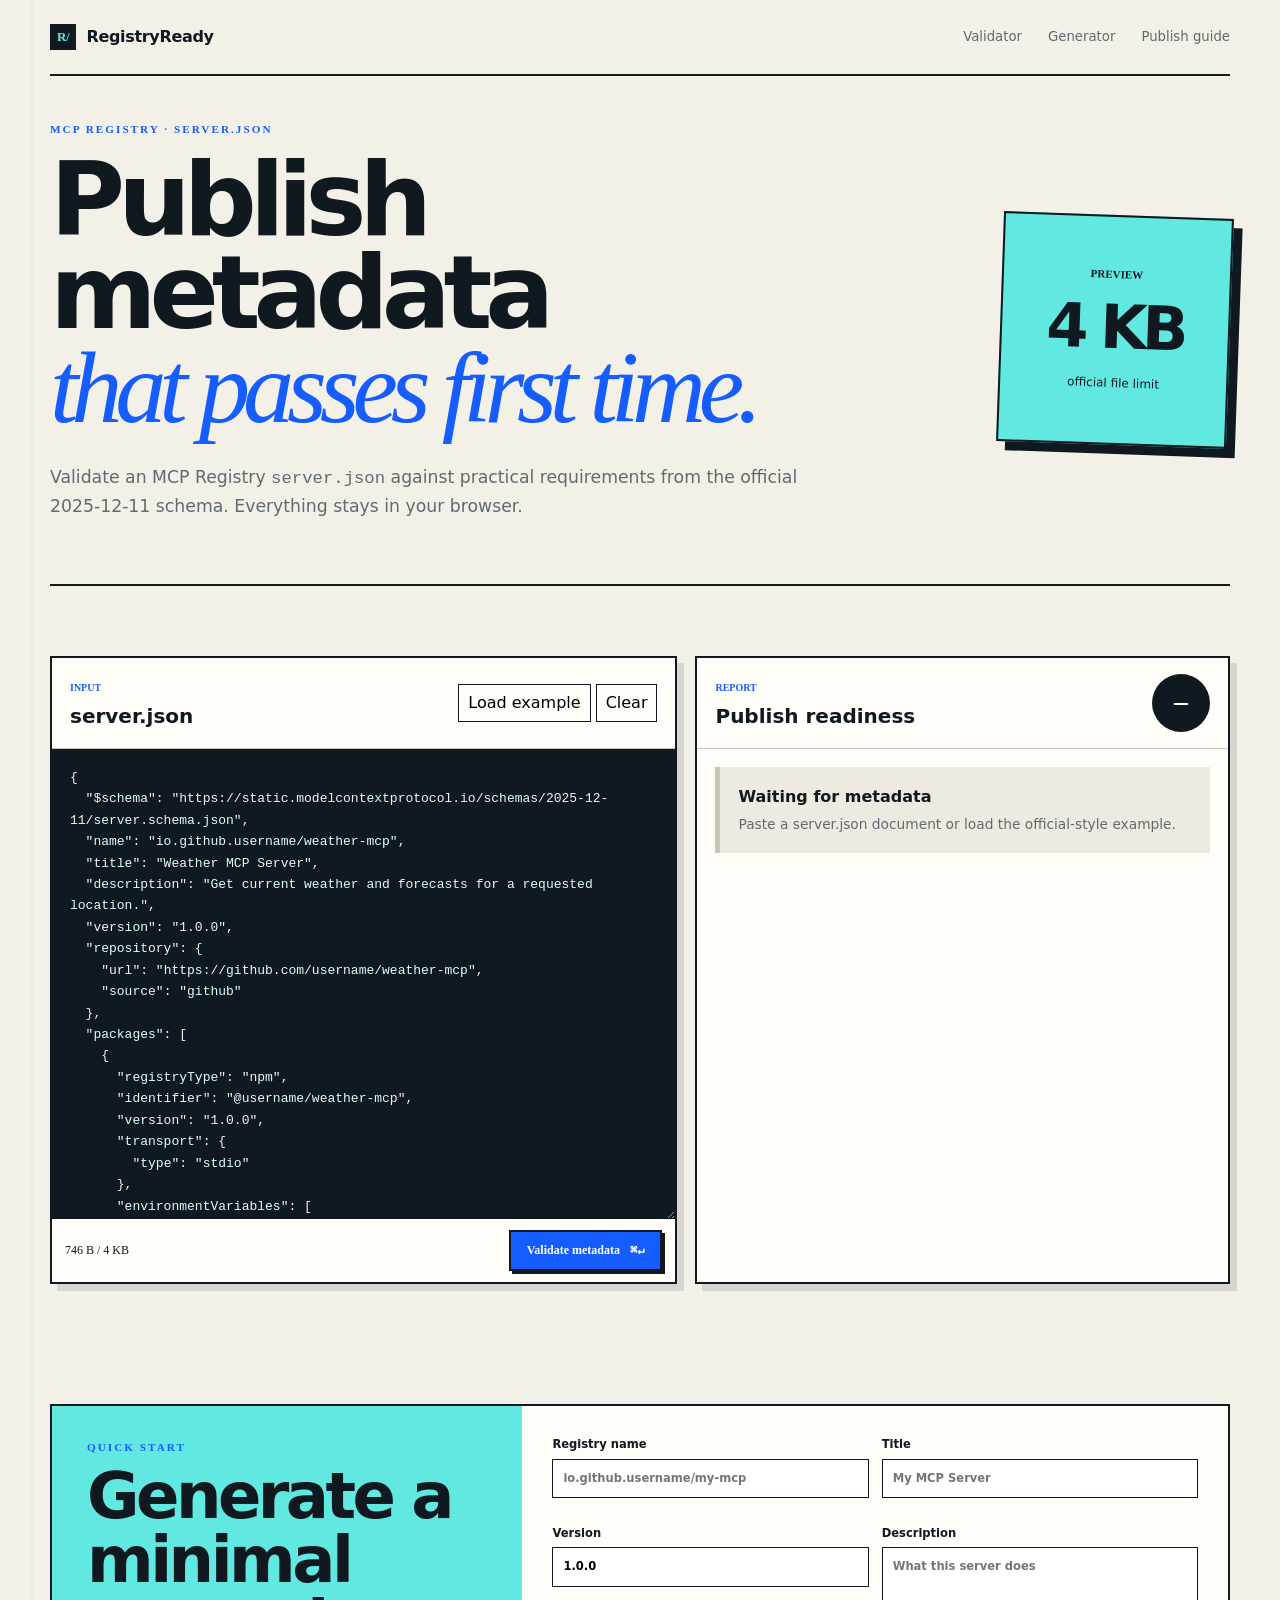
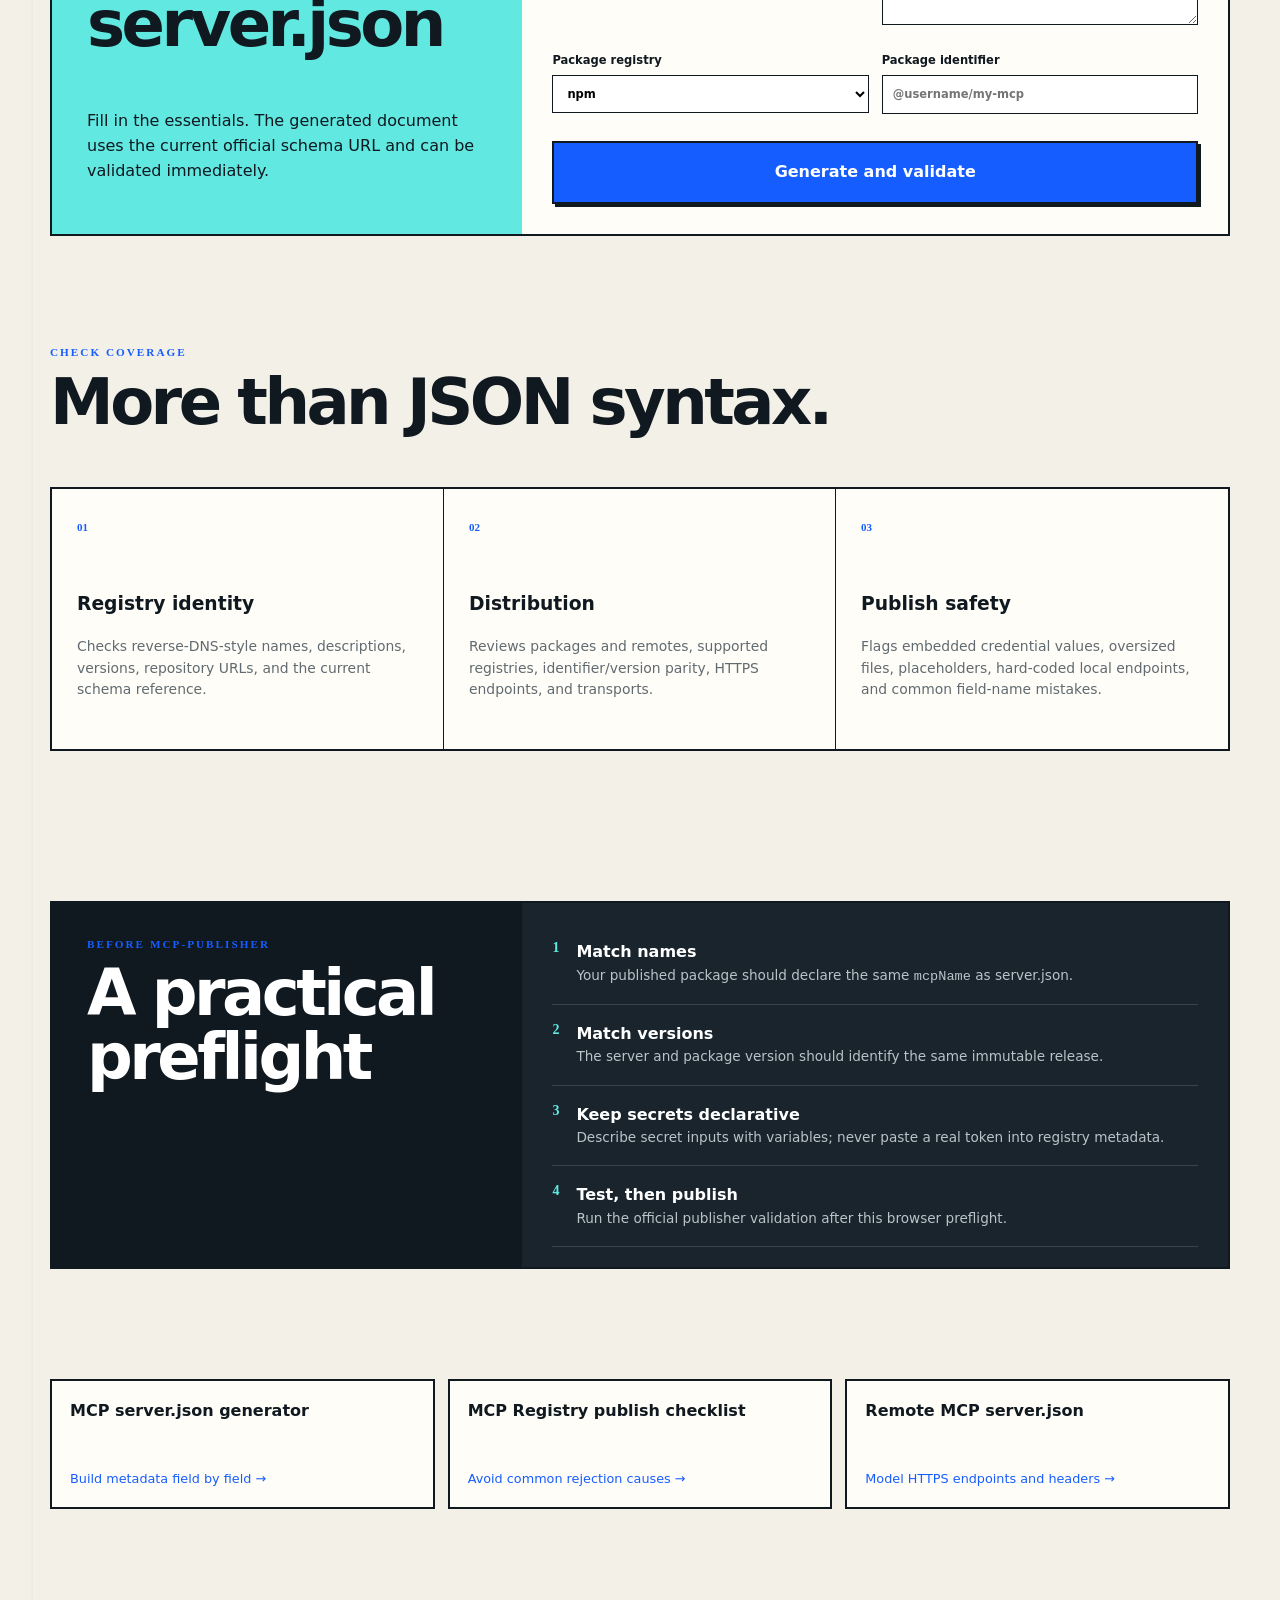
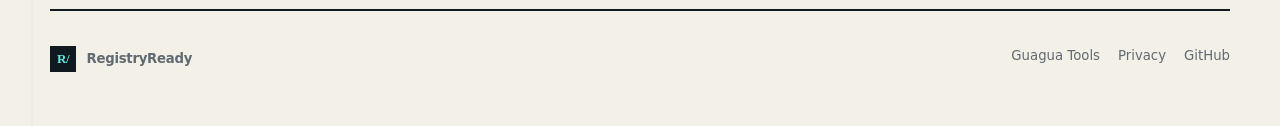
==== index.html @ c28885bd "Launch MCP Registry server.json validator" ====
<!doctype html>
<html lang="en">
<head>
  <meta charset="utf-8"><meta name="viewport" content="width=device-width,initial-scale=1">
  <title>MCP server.json Validator & Generator — RegistryReady</title>
  <meta name="description" content="Validate and generate server.json metadata for the official MCP Registry. Check the 2025-12-11 schema, package versions, transports, names, secrets, URLs, and the 4 KB limit.">
  <link rel="canonical" href="https://mcpregistry.guagua-alvin.top/"><link rel="icon" href="/assets/favicon.svg"><link rel="stylesheet" href="/styles.css">
  <meta property="og:type" content="website"><meta property="og:title" content="MCP server.json Validator & Generator"><meta property="og:description" content="Make your MCP Registry metadata publish-ready before running mcp-publisher."><meta property="og:url" content="https://mcpregistry.guagua-alvin.top/">
  <script type="application/ld+json">{"@context":"https://schema.org","@type":"SoftwareApplication","name":"RegistryReady","applicationCategory":"DeveloperApplication","operatingSystem":"Any","url":"https://mcpregistry.guagua-alvin.top/","description":"A browser-based MCP server.json validator and generator.","offers":{"@type":"Offer","price":"0","priceCurrency":"USD"},"featureList":["MCP Registry schema checks","Package and remote transport validation","4 KB size check","Publish readiness report"]}</script>
</head>
<body>
  <header><a class="brand" href="/"><span>R/</span>RegistryReady</a><nav><a href="#validator">Validator</a><a href="#generator">Generator</a><a href="/mcp-registry-publish-checklist">Publish guide</a></nav></header>
  <main>
    <section class="hero"><div><p class="eyebrow">MCP REGISTRY · SERVER.JSON</p><h1>Publish metadata<br><em>that passes first time.</em></h1><p>Validate an MCP Registry <code>server.json</code> against practical requirements from the official 2025-12-11 schema. Everything stays in your browser.</p></div><aside><b>PREVIEW</b><strong>4 KB</strong><span>official file limit</span></aside></section>
    <section class="workbench" id="validator">
      <div class="panel editor-panel"><div class="panel-head"><div><small>INPUT</small><h2>server.json</h2></div><div><button id="example">Load example</button><button id="clear">Clear</button></div></div><textarea id="input" spellcheck="false" aria-label="server.json input"></textarea><div class="editor-foot"><span id="bytes">0 B / 4 KB</span><button class="primary" id="validate">Validate metadata <kbd>⌘↵</kbd></button></div></div>
      <div class="panel result-panel"><div class="panel-head"><div><small>REPORT</small><h2>Publish readiness</h2></div><span class="score idle" id="score">—</span></div><div id="summary" class="summary idle"><strong>Waiting for metadata</strong><p>Paste a server.json document or load the official-style example.</p></div><div id="issues" class="issues"></div></div>
    </section>
    <section class="generator" id="generator"><div><p class="eyebrow">QUICK START</p><h2>Generate a minimal server.json</h2><p>Fill in the essentials. The generated document uses the current official schema URL and can be validated immediately.</p></div><form id="generator-form"><label>Registry name<input id="g-name" placeholder="io.github.username/my-mcp" required></label><label>Title<input id="g-title" placeholder="My MCP Server"></label><label>Version<input id="g-version" value="1.0.0" required></label><label>Description<textarea id="g-description" placeholder="What this server does" required></textarea></label><label>Package registry<select id="g-registry"><option value="npm">npm</option><option value="pypi">PyPI</option><option value="oci">OCI</option><option value="nuget">NuGet</option></select></label><label>Package identifier<input id="g-package" placeholder="@username/my-mcp" required></label><button class="primary" type="submit">Generate and validate</button></form></section>
    <section class="explain"><p class="eyebrow">CHECK COVERAGE</p><h2>More than JSON syntax.</h2><div class="cards"><article><span>01</span><h3>Registry identity</h3><p>Checks reverse-DNS-style names, descriptions, versions, repository URLs, and the current schema reference.</p></article><article><span>02</span><h3>Distribution</h3><p>Reviews packages and remotes, supported registries, identifier/version parity, HTTPS endpoints, and transports.</p></article><article><span>03</span><h3>Publish safety</h3><p>Flags embedded credential values, oversized files, placeholders, hard-coded local endpoints, and common field-name mistakes.</p></article></div></section>
    <section class="guide"><div><p class="eyebrow">BEFORE MCP-PUBLISHER</p><h2>A practical preflight</h2></div><ol><li><b>1</b><span><strong>Match names</strong>Your published package should declare the same <code>mcpName</code> as server.json.</span></li><li><b>2</b><span><strong>Match versions</strong>The server and package version should identify the same immutable release.</span></li><li><b>3</b><span><strong>Keep secrets declarative</strong>Describe secret inputs with variables; never paste a real token into registry metadata.</span></li><li><b>4</b><span><strong>Test, then publish</strong>Run the official publisher validation after this browser preflight.</span></li></ol></section>
    <section class="links"><a href="/mcp-server-json-generator"><strong>MCP server.json generator</strong><span>Build metadata field by field →</span></a><a href="/mcp-registry-publish-checklist"><strong>MCP Registry publish checklist</strong><span>Avoid common rejection causes →</span></a><a href="/mcp-remote-server-json"><strong>Remote MCP server.json</strong><span>Model HTTPS endpoints and headers →</span></a></section>
  </main>
  <footer><a class="brand" href="/"><span>R/</span>RegistryReady</a><div><a href="https://guagua-alvin.top/">Guagua Tools</a><a href="/privacy">Privacy</a><a href="https://github.com/dmf6009/mcp-registry-validator">GitHub</a></div></footer>
  <script src="/script.js" defer></script>
</body></html>
---- styles.css ----
:root{--ink:#101820;--paper:#f3f0e8;--panel:#fffdf7;--line:#c9c4b8;--blue:#165dff;--cyan:#61e8e1;--red:#e74832;--green:#14845b;--muted:#606a70;font-family:Inter,ui-sans-serif,system-ui,sans-serif;color-scheme:light}*{box-sizing:border-box}html{scroll-behavior:smooth}body{margin:0;color:var(--ink);background:linear-gradient(90deg,#0000 31px,#d8d3c855 32px,#0000 33px),var(--paper);line-height:1.55}a{color:inherit}button,input,textarea,select{font:inherit}button{cursor:pointer}header,main,footer{width:min(1180px,calc(100% - 32px));margin:auto}header{height:76px;border-bottom:2px solid var(--ink);display:flex;align-items:center;justify-content:space-between}.brand{display:flex;align-items:center;gap:10px;text-decoration:none;font-weight:900;letter-spacing:-.02em}.brand span{background:var(--ink);color:var(--cyan);padding:5px 7px;font:800 13px ui-monospace}nav{display:flex;gap:26px}nav a,footer a{font-size:.83rem;text-decoration:none;color:var(--muted)}.hero{min-height:510px;display:grid;grid-template-columns:1fr 230px;align-items:center;gap:60px;border-bottom:2px solid var(--ink)}.eyebrow{font:800 .7rem ui-monospace;letter-spacing:.18em;color:var(--blue)}h1,h2,h3,p{margin-top:0}h1{font-size:clamp(3.5rem,8vw,7.3rem);line-height:.91;letter-spacing:-.07em;margin:18px 0 30px;max-width:930px}h1 em{font-family:Georgia,serif;font-weight:400;color:var(--blue)}.hero div>p:last-child{font-size:1.08rem;color:var(--muted);max-width:750px}.hero aside{aspect-ratio:1;border:2px solid var(--ink);background:var(--cyan);display:flex;flex-direction:column;justify-content:center;align-items:center;transform:rotate(2deg);box-shadow:9px 9px 0 var(--ink)}.hero aside b{font:800 11px ui-monospace}.hero aside strong{font-size:3.8rem;letter-spacing:-.08em}.hero aside span{font-size:.75rem}.workbench{display:grid;grid-template-columns:1.08fr .92fr;gap:18px;padding:70px 0}.panel{border:2px solid var(--ink);background:var(--panel);box-shadow:7px 7px 0 #1e2d3822}.panel-head{padding:16px 18px;border-bottom:1px solid var(--line);display:flex;align-items:center;justify-content:space-between}.panel-head small{font:700 10px ui-monospace;color:var(--blue)}.panel-head h2{font-size:1.25rem;margin:2px 0 0}.panel-head button{border:1px solid var(--ink);background:transparent;padding:6px 9px;margin-left:5px}.editor-panel textarea{display:block;width:100%;height:470px;border:0;resize:vertical;outline:none;padding:18px;background:#101820;color:#dffdfa;font:13px/1.65 ui-monospace,SFMono-Regular,monospace}.editor-foot{display:flex;align-items:center;justify-content:space-between;padding:11px 13px;font:12px ui-monospace}.primary{border:2px solid var(--ink);background:var(--blue);color:white;padding:11px 16px;font-weight:800;box-shadow:3px 3px 0 var(--ink)}.primary:active{transform:translate(2px,2px);box-shadow:1px 1px 0 var(--ink)}kbd{margin-left:7px}.score{width:58px;height:58px;border-radius:50%;display:grid;place-items:center;background:var(--ink);color:white;font-weight:900}.score.good{background:var(--green)}.score.warn{background:#d78300}.score.bad{background:var(--red)}.summary{margin:18px;padding:18px;border-left:5px solid var(--line);background:#eeeae1}.summary.good{border-color:var(--green)}.summary.warn{border-color:#d78300}.summary.bad{border-color:var(--red)}.summary p{margin:4px 0 0;color:var(--muted);font-size:.86rem}.issues{padding:0 18px 18px;max-height:450px;overflow:auto}.issue{padding:12px 0;border-bottom:1px solid var(--line)}.issue b{display:inline-block;padding:2px 6px;margin-right:7px;font:800 10px ui-monospace}.issue.error b{background:#ffd8d1;color:#9d2414}.issue.warning b{background:#ffedbf;color:#805100}.issue.pass b{background:#d7f5e9;color:#075b3c}.issue strong{font-size:.9rem}.issue p{margin:4px 0 0;color:var(--muted);font-size:.79rem}.generator,.guide{margin:50px 0 110px;border:2px solid var(--ink);background:var(--cyan);display:grid;grid-template-columns:.8fr 1.2fr}.generator>div,.guide>div{padding:35px}.generator h2,.explain h2,.guide h2{font-size:clamp(2.3rem,5vw,4.4rem);line-height:1;letter-spacing:-.055em}.generator form{padding:30px;background:var(--panel);display:grid;grid-template-columns:1fr 1fr;gap:13px}.generator label{font-size:.72rem;font-weight:800}.generator input,.generator textarea,.generator select{display:block;width:100%;margin-top:5px;border:1px solid var(--ink);background:white;padding:10px}.generator textarea{min-height:78px}.generator form .primary{grid-column:1/-1}.explain{padding-bottom:100px}.cards{display:grid;grid-template-columns:repeat(3,1fr);border:2px solid var(--ink)}.cards article{padding:25px;min-height:260px;background:var(--panel);border-right:1px solid var(--ink)}.cards article:last-child{border:0}.cards span{font:800 11px ui-monospace;color:var(--blue)}.cards h3{margin-top:50px}.cards p{color:var(--muted);font-size:.87rem}.guide{background:var(--ink);color:white}.guide ol{list-style:none;margin:0;padding:20px 30px;background:#19242d}.guide li{display:flex;gap:17px;padding:17px 0;border-bottom:1px solid #ffffff25}.guide li>b{color:var(--cyan);font:900 14px ui-monospace}.guide li span,.guide li strong{display:block}.guide li span{color:#bac3c8;font-size:.85rem}.guide li strong{color:white;font-size:1rem}.links{display:grid;grid-template-columns:repeat(3,1fr);gap:13px;margin-bottom:100px}.links a{display:flex;min-height:130px;flex-direction:column;justify-content:space-between;border:2px solid var(--ink);padding:18px;background:var(--panel);text-decoration:none}.links span{color:var(--blue);font-size:.8rem}footer{border-top:2px solid var(--ink);padding:35px 0 55px;display:flex;justify-content:space-between}footer div{display:flex;gap:18px}@media(max-width:800px){nav{display:none}.hero{grid-template-columns:1fr}.hero aside{display:none}.workbench,.generator,.guide{grid-template-columns:1fr}.cards,.links{grid-template-columns:1fr}.cards article{border-right:0;border-bottom:1px solid var(--ink)}.generator form{grid-template-columns:1fr}}@media(max-width:520px){header,main,footer{width:calc(100% - 20px)}h1{font-size:3.3rem}.panel-head{align-items:flex-start}.panel-head>div:last-child{display:flex}.editor-foot{align-items:flex-start;gap:8px;flex-direction:column}.primary{width:100%}footer{flex-direction:column;gap:20px}}
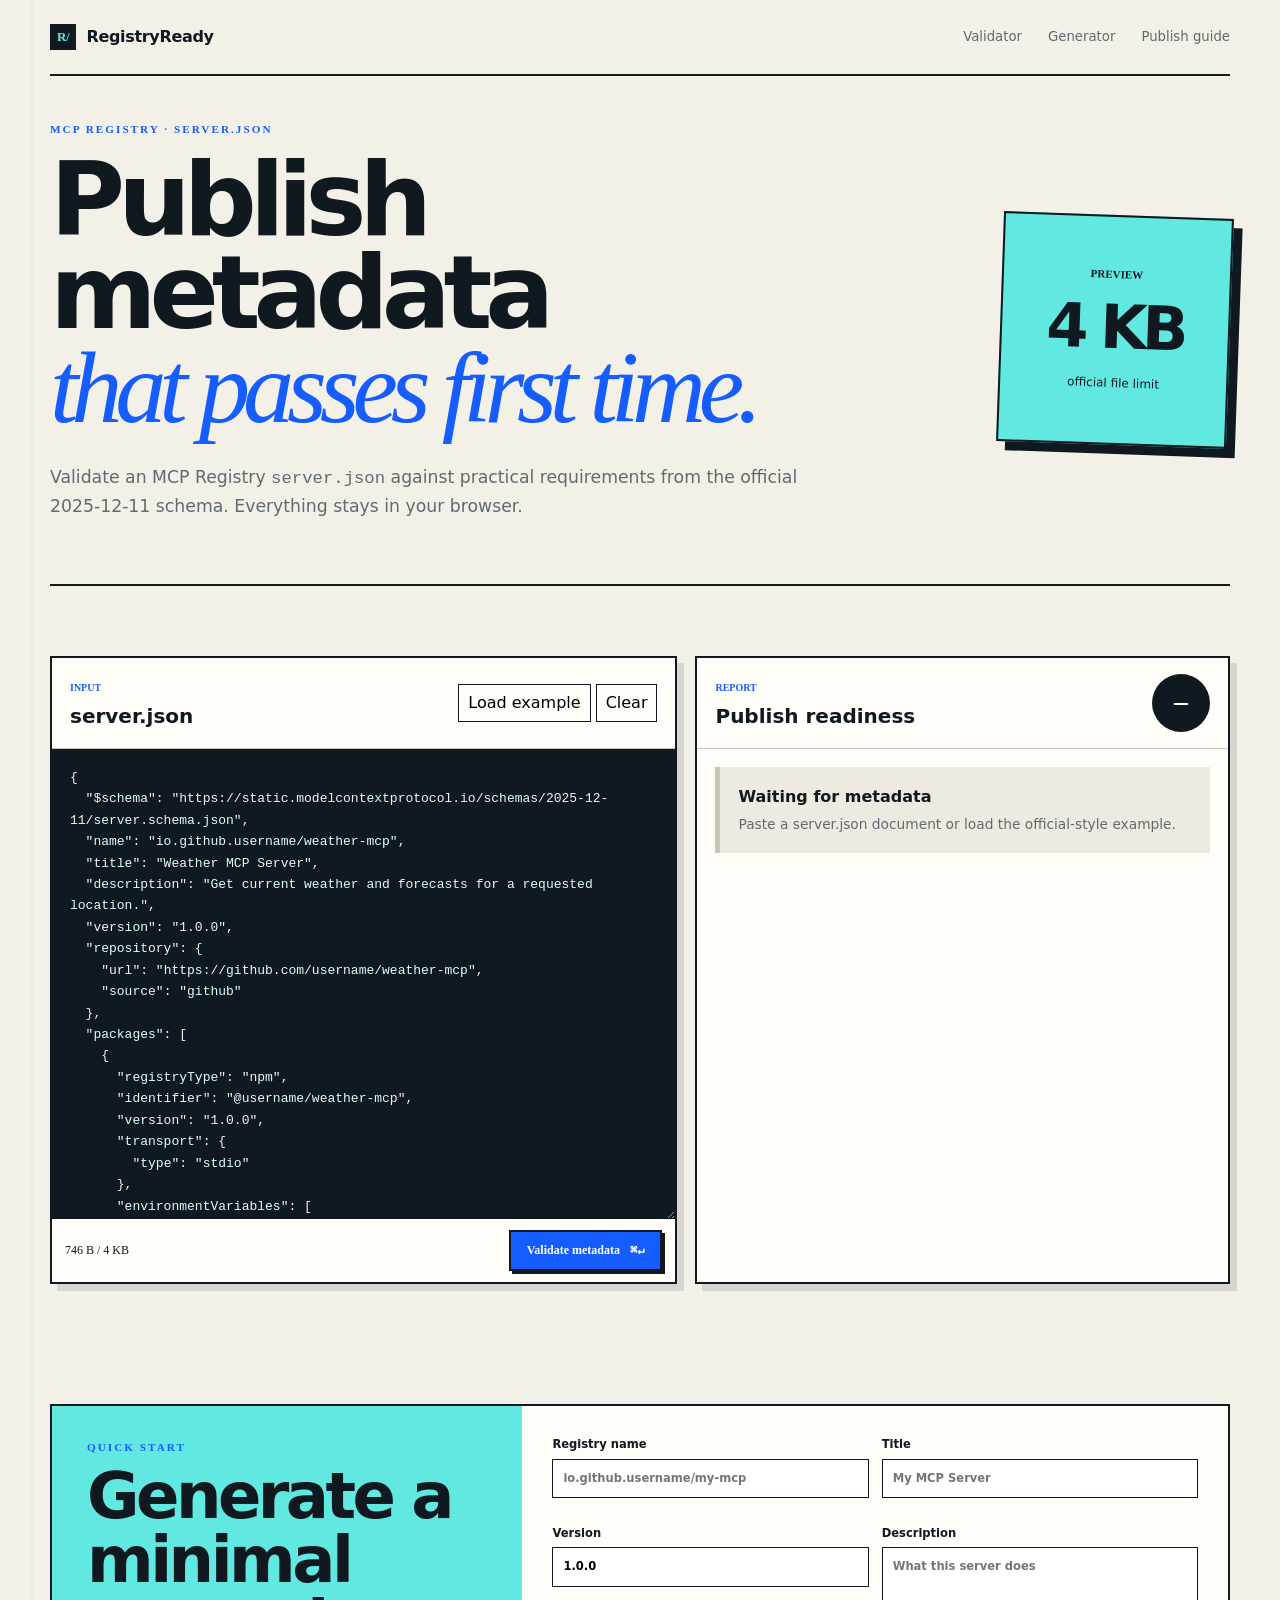
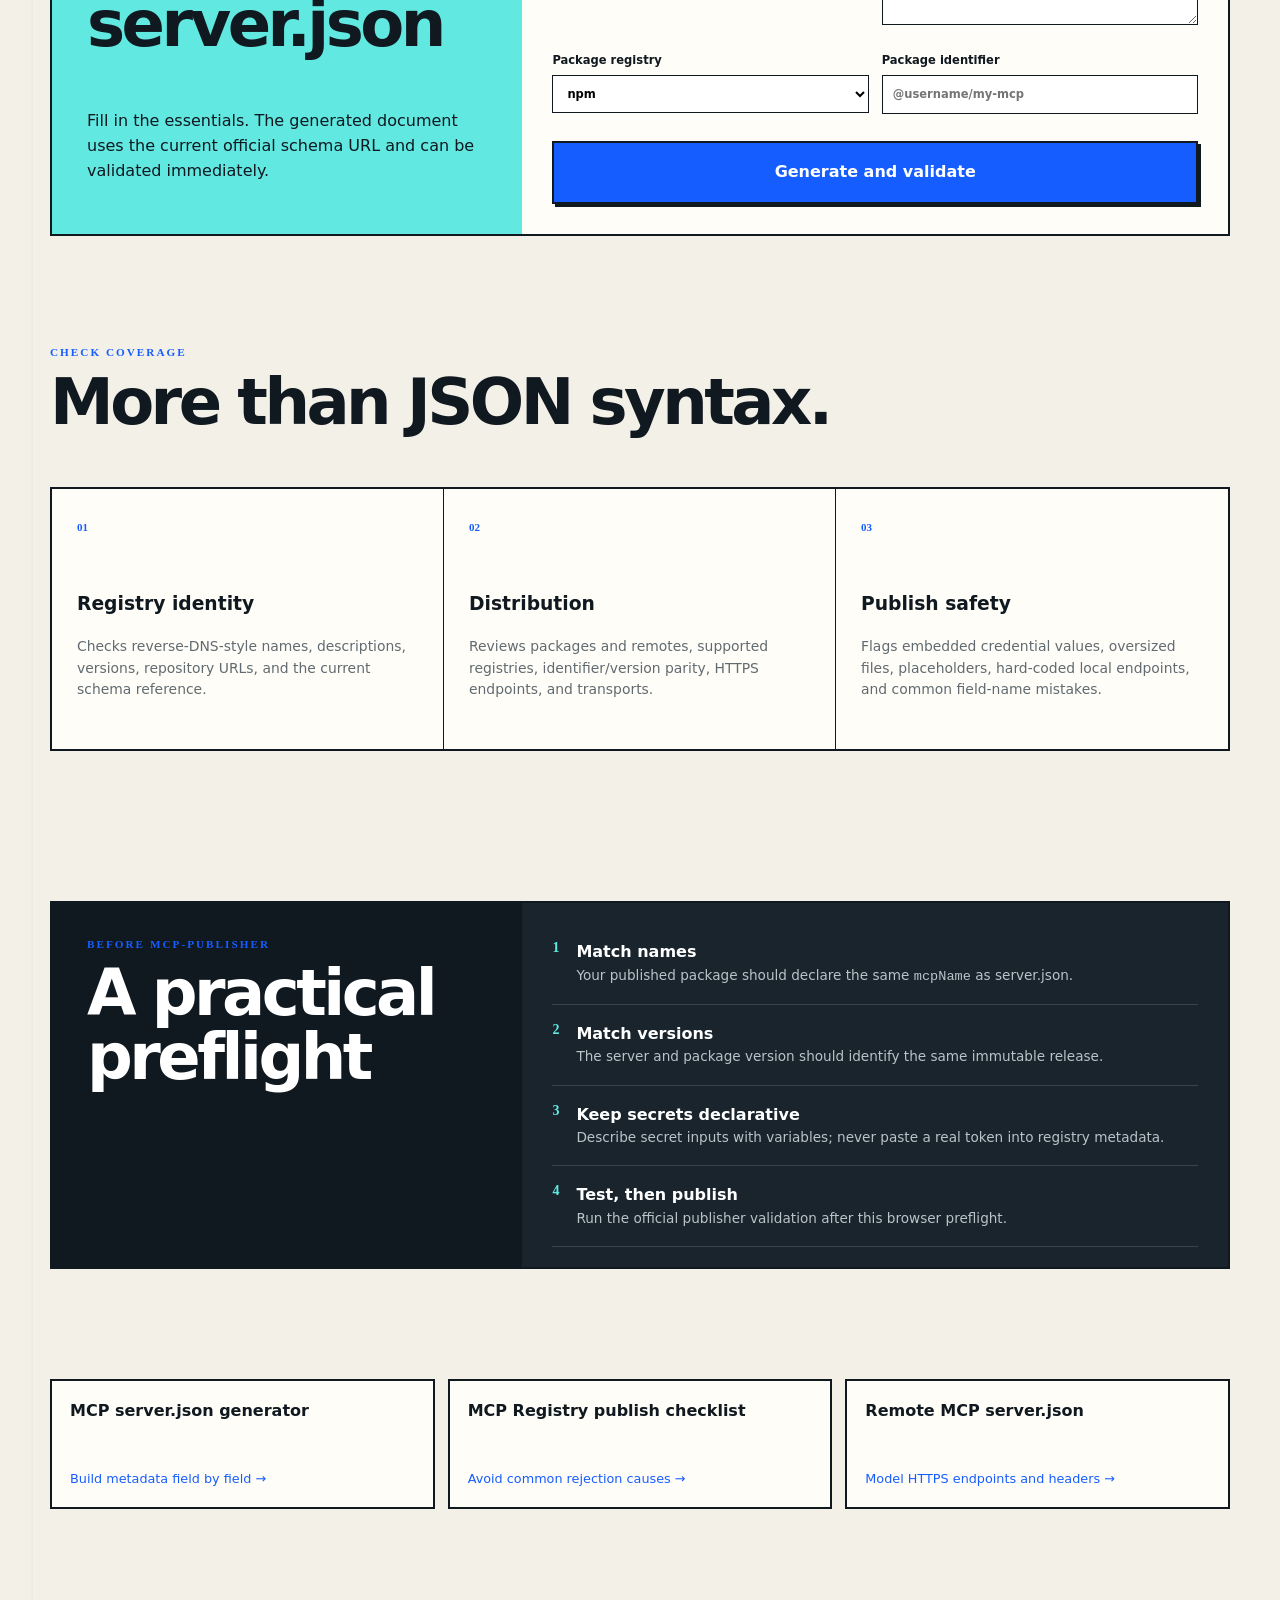
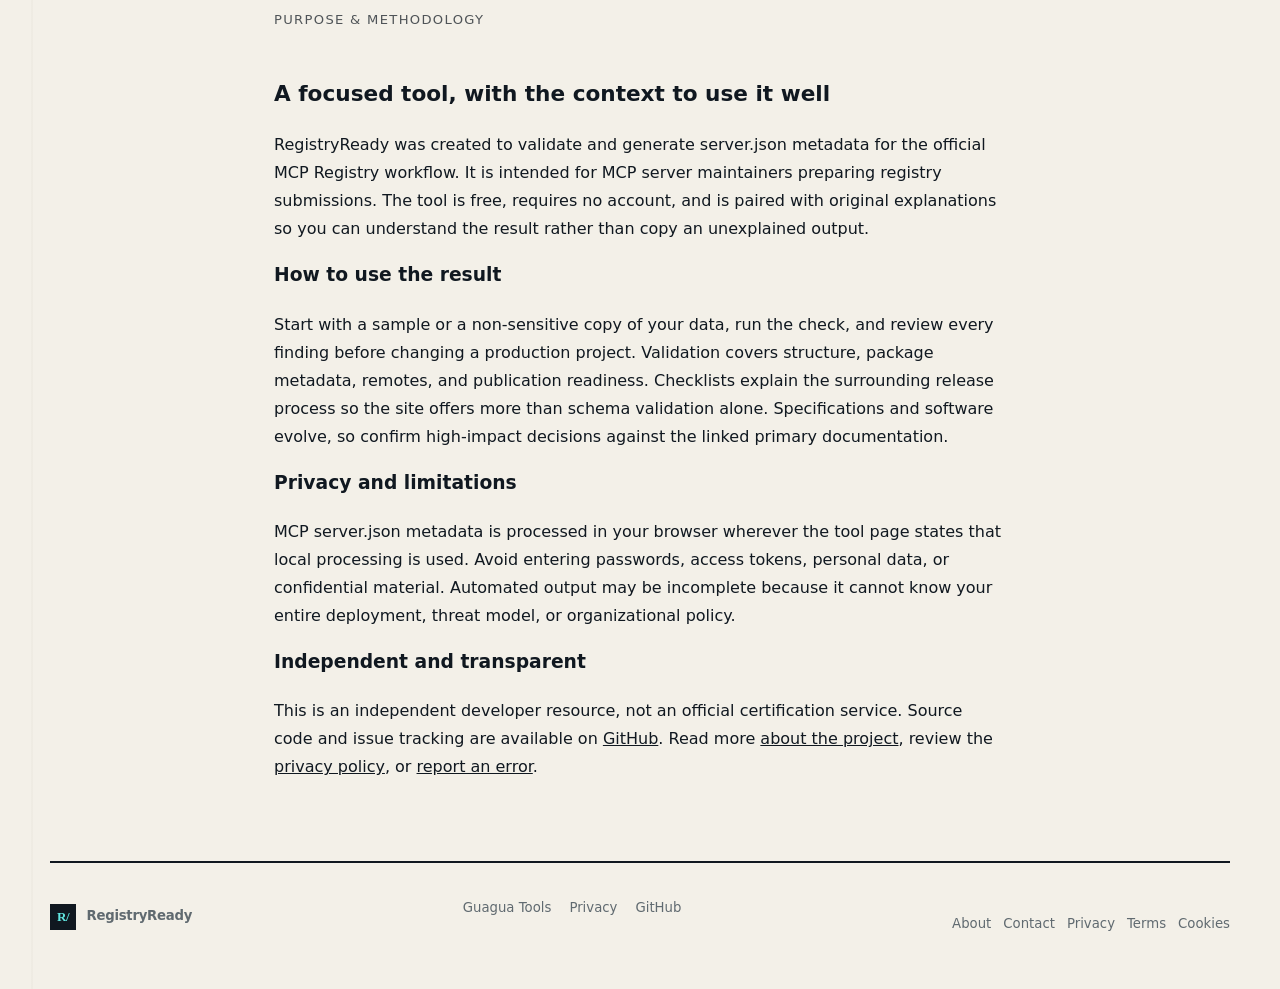
==== commit f577fb73: "Improve AdSense review readiness" ====
--- a/index.html
+++ b/index.html
@@ -7,7 +7,7 @@
   <link rel="canonical" href="https://mcpregistry.guagua-alvin.top/"><link rel="icon" href="/assets/favicon.svg"><link rel="stylesheet" href="/styles.css">
   <meta property="og:type" content="website"><meta property="og:title" content="MCP server.json Validator & Generator"><meta property="og:description" content="Make your MCP Registry metadata publish-ready before running mcp-publisher."><meta property="og:url" content="https://mcpregistry.guagua-alvin.top/">
   <script type="application/ld+json">{"@context":"https://schema.org","@type":"SoftwareApplication","name":"RegistryReady","applicationCategory":"DeveloperApplication","operatingSystem":"Any","url":"https://mcpregistry.guagua-alvin.top/","description":"A browser-based MCP server.json validator and generator.","offers":{"@type":"Offer","price":"0","priceCurrency":"USD"},"featureList":["MCP Registry schema checks","Package and remote transport validation","4 KB size check","Publish readiness report"]}</script>
-</head>
+<script async src="https://pagead2.googlesyndication.com/pagead/js/adsbygoogle.js?client=ca-pub-3191558815455000" crossorigin="anonymous"></script></head>
 <body>
   <header><a class="brand" href="/"><span>R/</span>RegistryReady</a><nav><a href="#validator">Validator</a><a href="#generator">Generator</a><a href="/mcp-registry-publish-checklist">Publish guide</a></nav></header>
   <main>
@@ -20,7 +20,17 @@
     <section class="explain"><p class="eyebrow">CHECK COVERAGE</p><h2>More than JSON syntax.</h2><div class="cards"><article><span>01</span><h3>Registry identity</h3><p>Checks reverse-DNS-style names, descriptions, versions, repository URLs, and the current schema reference.</p></article><article><span>02</span><h3>Distribution</h3><p>Reviews packages and remotes, supported registries, identifier/version parity, HTTPS endpoints, and transports.</p></article><article><span>03</span><h3>Publish safety</h3><p>Flags embedded credential values, oversized files, placeholders, hard-coded local endpoints, and common field-name mistakes.</p></article></div></section>
     <section class="guide"><div><p class="eyebrow">BEFORE MCP-PUBLISHER</p><h2>A practical preflight</h2></div><ol><li><b>1</b><span><strong>Match names</strong>Your published package should declare the same <code>mcpName</code> as server.json.</span></li><li><b>2</b><span><strong>Match versions</strong>The server and package version should identify the same immutable release.</span></li><li><b>3</b><span><strong>Keep secrets declarative</strong>Describe secret inputs with variables; never paste a real token into registry metadata.</span></li><li><b>4</b><span><strong>Test, then publish</strong>Run the official publisher validation after this browser preflight.</span></li></ol></section>
     <section class="links"><a href="/mcp-server-json-generator"><strong>MCP server.json generator</strong><span>Build metadata field by field →</span></a><a href="/mcp-registry-publish-checklist"><strong>MCP Registry publish checklist</strong><span>Avoid common rejection causes →</span></a><a href="/mcp-remote-server-json"><strong>Remote MCP server.json</strong><span>Model HTTPS endpoints and headers →</span></a></section>
-  </main>
-  <footer><a class="brand" href="/"><span>R/</span>RegistryReady</a><div><a href="https://guagua-alvin.top/">Guagua Tools</a><a href="/privacy">Privacy</a><a href="https://github.com/dmf6009/mcp-registry-validator">GitHub</a></div></footer>
+  <section id="editorial-value" class="policy-page" aria-labelledby="value-title">
+      <p class="policy-kicker">PURPOSE &amp; METHODOLOGY</p>
+      <h2 id="value-title">A focused tool, with the context to use it well</h2>
+      <p>RegistryReady was created to validate and generate server.json metadata for the official MCP Registry workflow. It is intended for MCP server maintainers preparing registry submissions. The tool is free, requires no account, and is paired with original explanations so you can understand the result rather than copy an unexplained output.</p>
+      <h3>How to use the result</h3>
+      <p>Start with a sample or a non-sensitive copy of your data, run the check, and review every finding before changing a production project. Validation covers structure, package metadata, remotes, and publication readiness. Checklists explain the surrounding release process so the site offers more than schema validation alone. Specifications and software evolve, so confirm high-impact decisions against the linked primary documentation.</p>
+      <h3>Privacy and limitations</h3>
+      <p>MCP server.json metadata is processed in your browser wherever the tool page states that local processing is used. Avoid entering passwords, access tokens, personal data, or confidential material. Automated output may be incomplete because it cannot know your entire deployment, threat model, or organizational policy.</p>
+      <h3>Independent and transparent</h3>
+      <p>This is an independent developer resource, not an official certification service. Source code and issue tracking are available on <a href="https://github.com/dmf6009/mcp-registry-validator" rel="noopener">GitHub</a>. Read more <a href="/about">about the project</a>, review the <a href="/privacy">privacy policy</a>, or <a href="/contact">report an error</a>.</p>
+    </section></main>
+  <footer><a class="brand" href="/"><span>R/</span>RegistryReady</a><div><a href="https://guagua-alvin.top/">Guagua Tools</a><a href="/privacy">Privacy</a><a href="https://github.com/dmf6009/mcp-registry-validator">GitHub</a></div><div class="trust-links" aria-label="Site policies"><a href="/about">About</a><a href="/contact">Contact</a><a href="/privacy">Privacy</a><a href="/terms">Terms</a><a href="/cookies">Cookies</a></div></footer>
   <script src="/script.js" defer></script>
 </body></html>
--- a/styles.css
+++ b/styles.css
@@ -1 +1,13 @@
 :root{--ink:#101820;--paper:#f3f0e8;--panel:#fffdf7;--line:#c9c4b8;--blue:#165dff;--cyan:#61e8e1;--red:#e74832;--green:#14845b;--muted:#606a70;font-family:Inter,ui-sans-serif,system-ui,sans-serif;color-scheme:light}*{box-sizing:border-box}html{scroll-behavior:smooth}body{margin:0;color:var(--ink);background:linear-gradient(90deg,#0000 31px,#d8d3c855 32px,#0000 33px),var(--paper);line-height:1.55}a{color:inherit}button,input,textarea,select{font:inherit}button{cursor:pointer}header,main,footer{width:min(1180px,calc(100% - 32px));margin:auto}header{height:76px;border-bottom:2px solid var(--ink);display:flex;align-items:center;justify-content:space-between}.brand{display:flex;align-items:center;gap:10px;text-decoration:none;font-weight:900;letter-spacing:-.02em}.brand span{background:var(--ink);color:var(--cyan);padding:5px 7px;font:800 13px ui-monospace}nav{display:flex;gap:26px}nav a,footer a{font-size:.83rem;text-decoration:none;color:var(--muted)}.hero{min-height:510px;display:grid;grid-template-columns:1fr 230px;align-items:center;gap:60px;border-bottom:2px solid var(--ink)}.eyebrow{font:800 .7rem ui-monospace;letter-spacing:.18em;color:var(--blue)}h1,h2,h3,p{margin-top:0}h1{font-size:clamp(3.5rem,8vw,7.3rem);line-height:.91;letter-spacing:-.07em;margin:18px 0 30px;max-width:930px}h1 em{font-family:Georgia,serif;font-weight:400;color:var(--blue)}.hero div>p:last-child{font-size:1.08rem;color:var(--muted);max-width:750px}.hero aside{aspect-ratio:1;border:2px solid var(--ink);background:var(--cyan);display:flex;flex-direction:column;justify-content:center;align-items:center;transform:rotate(2deg);box-shadow:9px 9px 0 var(--ink)}.hero aside b{font:800 11px ui-monospace}.hero aside strong{font-size:3.8rem;letter-spacing:-.08em}.hero aside span{font-size:.75rem}.workbench{display:grid;grid-template-columns:1.08fr .92fr;gap:18px;padding:70px 0}.panel{border:2px solid var(--ink);background:var(--panel);box-shadow:7px 7px 0 #1e2d3822}.panel-head{padding:16px 18px;border-bottom:1px solid var(--line);display:flex;align-items:center;justify-content:space-between}.panel-head small{font:700 10px ui-monospace;color:var(--blue)}.panel-head h2{font-size:1.25rem;margin:2px 0 0}.panel-head button{border:1px solid var(--ink);background:transparent;padding:6px 9px;margin-left:5px}.editor-panel textarea{display:block;width:100%;height:470px;border:0;resize:vertical;outline:none;padding:18px;background:#101820;color:#dffdfa;font:13px/1.65 ui-monospace,SFMono-Regular,monospace}.editor-foot{display:flex;align-items:center;justify-content:space-between;padding:11px 13px;font:12px ui-monospace}.primary{border:2px solid var(--ink);background:var(--blue);color:white;padding:11px 16px;font-weight:800;box-shadow:3px 3px 0 var(--ink)}.primary:active{transform:translate(2px,2px);box-shadow:1px 1px 0 var(--ink)}kbd{margin-left:7px}.score{width:58px;height:58px;border-radius:50%;display:grid;place-items:center;background:var(--ink);color:white;font-weight:900}.score.good{background:var(--green)}.score.warn{background:#d78300}.score.bad{background:var(--red)}.summary{margin:18px;padding:18px;border-left:5px solid var(--line);background:#eeeae1}.summary.good{border-color:var(--green)}.summary.warn{border-color:#d78300}.summary.bad{border-color:var(--red)}.summary p{margin:4px 0 0;color:var(--muted);font-size:.86rem}.issues{padding:0 18px 18px;max-height:450px;overflow:auto}.issue{padding:12px 0;border-bottom:1px solid var(--line)}.issue b{display:inline-block;padding:2px 6px;margin-right:7px;font:800 10px ui-monospace}.issue.error b{background:#ffd8d1;color:#9d2414}.issue.warning b{background:#ffedbf;color:#805100}.issue.pass b{background:#d7f5e9;color:#075b3c}.issue strong{font-size:.9rem}.issue p{margin:4px 0 0;color:var(--muted);font-size:.79rem}.generator,.guide{margin:50px 0 110px;border:2px solid var(--ink);background:var(--cyan);display:grid;grid-template-columns:.8fr 1.2fr}.generator>div,.guide>div{padding:35px}.generator h2,.explain h2,.guide h2{font-size:clamp(2.3rem,5vw,4.4rem);line-height:1;letter-spacing:-.055em}.generator form{padding:30px;background:var(--panel);display:grid;grid-template-columns:1fr 1fr;gap:13px}.generator label{font-size:.72rem;font-weight:800}.generator input,.generator textarea,.generator select{display:block;width:100%;margin-top:5px;border:1px solid var(--ink);background:white;padding:10px}.generator textarea{min-height:78px}.generator form .primary{grid-column:1/-1}.explain{padding-bottom:100px}.cards{display:grid;grid-template-columns:repeat(3,1fr);border:2px solid var(--ink)}.cards article{padding:25px;min-height:260px;background:var(--panel);border-right:1px solid var(--ink)}.cards article:last-child{border:0}.cards span{font:800 11px ui-monospace;color:var(--blue)}.cards h3{margin-top:50px}.cards p{color:var(--muted);font-size:.87rem}.guide{background:var(--ink);color:white}.guide ol{list-style:none;margin:0;padding:20px 30px;background:#19242d}.guide li{display:flex;gap:17px;padding:17px 0;border-bottom:1px solid #ffffff25}.guide li>b{color:var(--cyan);font:900 14px ui-monospace}.guide li span,.guide li strong{display:block}.guide li span{color:#bac3c8;font-size:.85rem}.guide li strong{color:white;font-size:1rem}.links{display:grid;grid-template-columns:repeat(3,1fr);gap:13px;margin-bottom:100px}.links a{display:flex;min-height:130px;flex-direction:column;justify-content:space-between;border:2px solid var(--ink);padding:18px;background:var(--panel);text-decoration:none}.links span{color:var(--blue);font-size:.8rem}footer{border-top:2px solid var(--ink);padding:35px 0 55px;display:flex;justify-content:space-between}footer div{display:flex;gap:18px}@media(max-width:800px){nav{display:none}.hero{grid-template-columns:1fr}.hero aside{display:none}.workbench,.generator,.guide{grid-template-columns:1fr}.cards,.links{grid-template-columns:1fr}.cards article{border-right:0;border-bottom:1px solid var(--ink)}.generator form{grid-template-columns:1fr}}@media(max-width:520px){header,main,footer{width:calc(100% - 20px)}h1{font-size:3.3rem}.panel-head{align-items:flex-start}.panel-head>div:last-child{display:flex}.editor-foot{align-items:flex-start;gap:8px;flex-direction:column}.primary{width:100%}footer{flex-direction:column;gap:20px}}
+
+
+/* Trust and policy pages */
+.policy-header,.policy-footer{max-width:1120px;margin:auto;padding:24px;display:flex;gap:18px;justify-content:space-between;align-items:center;flex-wrap:wrap}
+.policy-header nav,.policy-footer{display:flex;gap:16px;flex-wrap:wrap}
+.policy-brand{font-weight:800;text-decoration:none;color:inherit}
+.policy-page{max-width:780px;margin:40px auto 80px;padding:0 24px;line-height:1.75}
+.policy-page h1{font-size:clamp(2.2rem,7vw,4.5rem);line-height:1.02;margin:.25em 0 .5em}
+.policy-page h2{margin-top:2em;font-size:1.35rem}
+.policy-page li{margin:.5em 0}
+.policy-kicker,.updated{font-size:.82rem;letter-spacing:.1em;text-transform:uppercase;opacity:.72}
+.trust-links{display:flex;gap:12px;flex-wrap:wrap;margin-top:16px}
